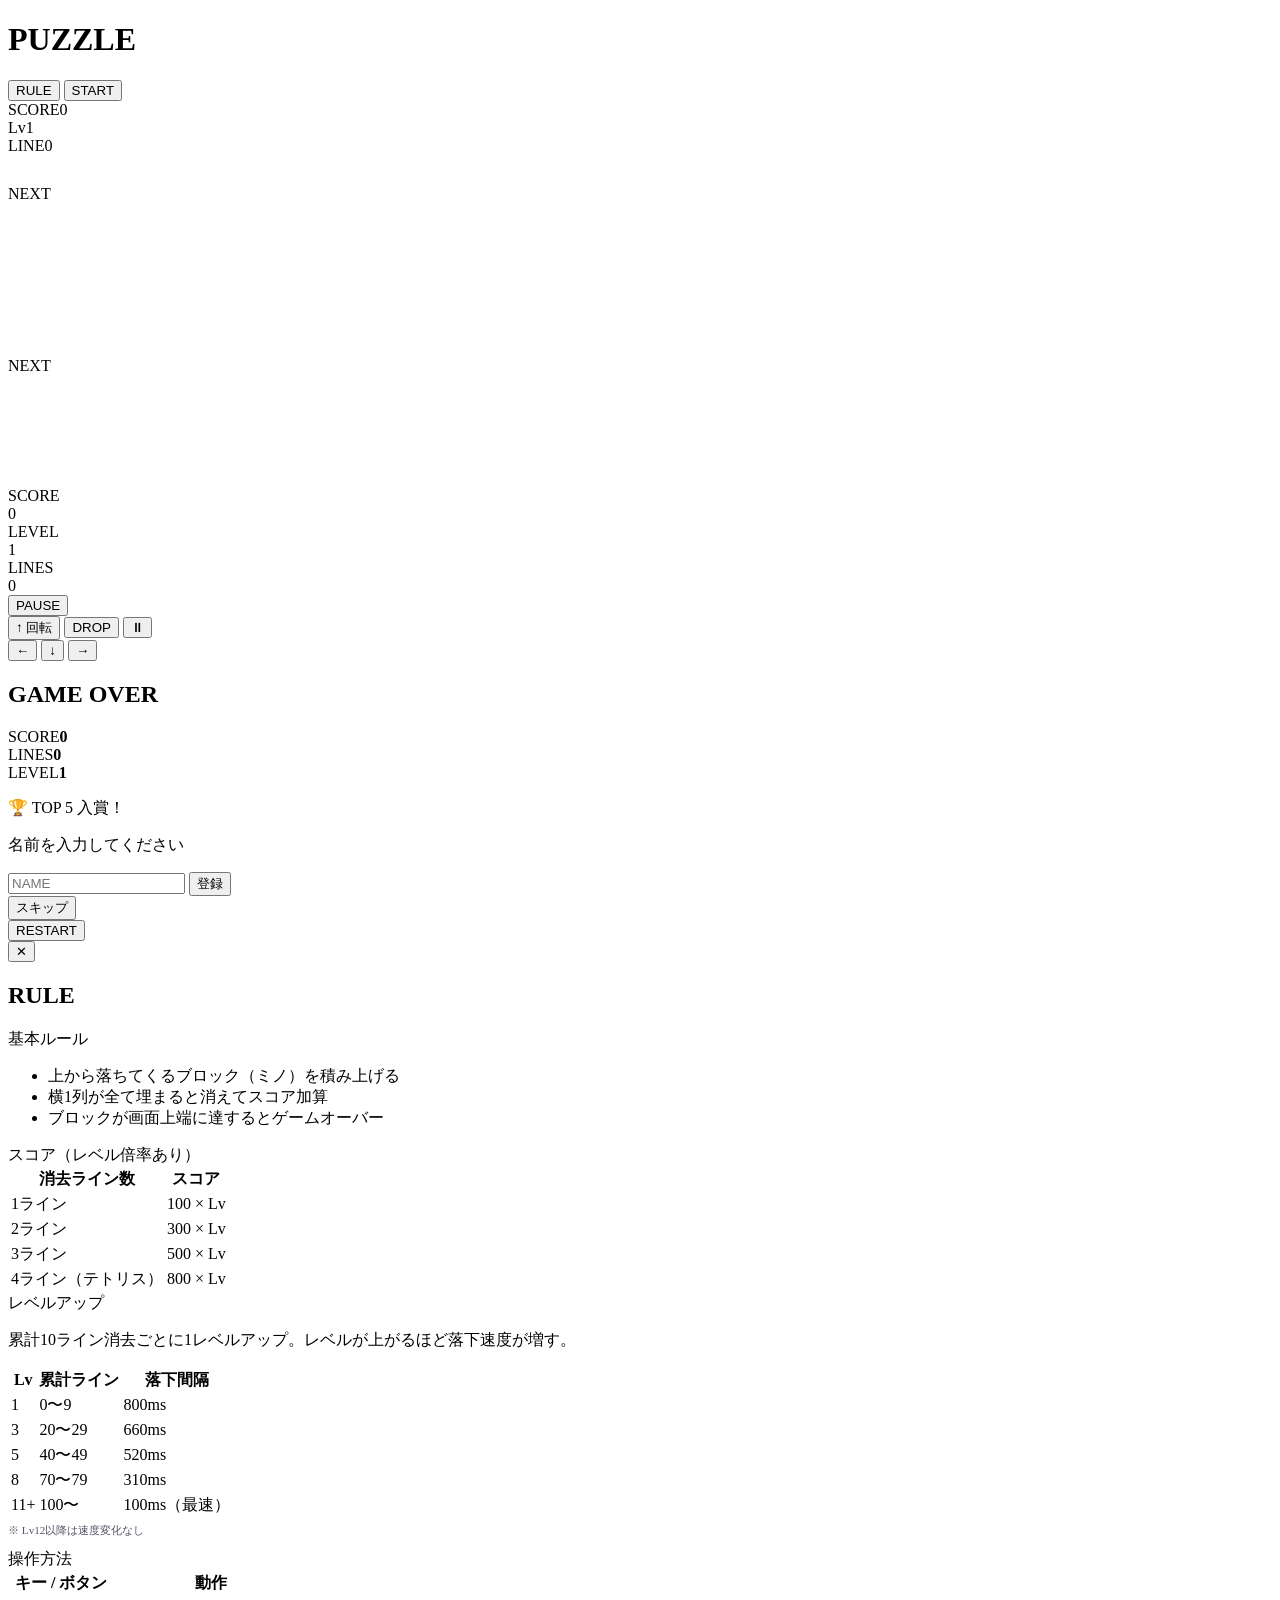
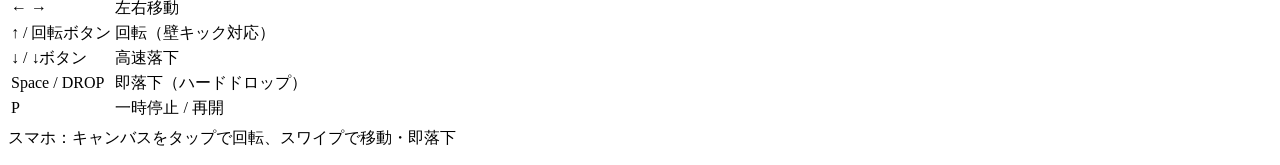
==== index.html @ 3cbdc5a5 "Add files via upload" ====
<!DOCTYPE html>
<html lang="ja">
<head>
  <meta charset="UTF-8">
  <meta name="viewport" content="width=device-width, initial-scale=1.0, maximum-scale=1.0, user-scalable=no">
  <title>落ちものパズル</title>
  <link rel="stylesheet" href="style.css">
</head>
<body>

  <!-- ===== START SCREEN ===== -->
  <div id="start-screen" class="screen active">
    <h1 class="logo">PUZZLE</h1>
    <div class="ranking-box" id="start-ranking"></div>
    <div class="start-actions">
      <button class="btn ghost" id="rule-btn">RULE</button>
      <button class="btn primary" id="start-btn">START</button>
    </div>
  </div>

  <!-- ===== GAME SCREEN ===== -->
  <div id="game-screen" class="screen">
    <!-- Mobile top info bar -->
    <div id="mobile-top">
      <div class="mi"><span class="mi-l">SCORE</span><span class="mi-v" id="m-score">0</span></div>
      <div class="mi"><span class="mi-l">Lv</span><span class="mi-v" id="m-level">1</span></div>
      <div class="mi"><span class="mi-l">LINE</span><span class="mi-v" id="m-lines">0</span></div>
      <div class="mi">
        <span class="mi-l">NEXT</span>
        <canvas id="m-next" width="44" height="44"></canvas>
      </div>
    </div>

    <!-- Canvas + desktop side panel -->
    <div id="game-row">
      <div id="canvas-wrap">
        <canvas id="board"></canvas>
      </div>
      <div id="side">
        <div class="panel">
          <div class="pl">NEXT</div>
          <canvas id="next-canvas" width="108" height="108"></canvas>
        </div>
        <div class="panel">
          <div class="pl">SCORE</div>
          <div class="pv" id="score-val">0</div>
        </div>
        <div class="panel">
          <div class="pl">LEVEL</div>
          <div class="pv" id="level-val">1</div>
        </div>
        <div class="panel">
          <div class="pl">LINES</div>
          <div class="pv" id="lines-val">0</div>
        </div>
        <button class="btn sm ghost" id="pause-btn">PAUSE</button>
      </div>
    </div>

    <!-- Mobile D-pad -->
    <div id="dpad">
      <div class="dpad-top">
        <button class="dbtn wide" id="b-rotate">↑ 回転</button>
        <button class="dbtn wide" id="b-drop">DROP</button>
        <button class="dbtn sm" id="m-pause-btn">⏸</button>
      </div>
      <div class="dpad-mid">
        <button class="dbtn" id="b-left">←</button>
        <button class="dbtn" id="b-down">↓</button>
        <button class="dbtn" id="b-right">→</button>
      </div>
    </div>
  </div>

  <!-- ===== GAMEOVER SCREEN ===== -->
  <div id="gameover-screen" class="screen">
    <h2 class="go-title">GAME OVER</h2>
    <div class="score-result">
      <div class="sr-row"><span>SCORE</span><b id="go-score">0</b></div>
      <div class="sr-row"><span>LINES</span><b id="go-lines">0</b></div>
      <div class="sr-row"><span>LEVEL</span><b id="go-level">1</b></div>
    </div>
    <div id="name-box">
      <p class="rank-msg">🏆 TOP 5 入賞！</p>
      <p class="rank-sub">名前を入力してください</p>
      <div class="name-row">
        <input id="name-input" type="text" maxlength="10" placeholder="NAME" autocomplete="off">
        <button class="btn primary" id="reg-btn">登録</button>
      </div>
      <button class="skip-link" id="skip-btn">スキップ</button>
    </div>
    <div class="ranking-box" id="go-ranking"></div>
    <button class="btn ghost" id="restart-btn">RESTART</button>
  </div>

  <!-- ===== RULE MODAL ===== -->
  <div id="rule-modal">
    <div class="mbox">
      <button class="mclose" id="rule-close">✕</button>
      <h2 class="mtitle">RULE</h2>

      <div class="rsec">
        <div class="rh">基本ルール</div>
        <ul class="rul">
          <li>上から落ちてくるブロック（ミノ）を積み上げる</li>
          <li>横1列が全て埋まると消えてスコア加算</li>
          <li>ブロックが画面上端に達するとゲームオーバー</li>
        </ul>
      </div>

      <div class="rsec">
        <div class="rh">スコア（レベル倍率あり）</div>
        <table class="rtbl">
          <tr><th>消去ライン数</th><th>スコア</th></tr>
          <tr><td>1ライン</td><td class="hl">100 × Lv</td></tr>
          <tr><td>2ライン</td><td class="hl">300 × Lv</td></tr>
          <tr><td>3ライン</td><td class="hl">500 × Lv</td></tr>
          <tr><td>4ライン（テトリス）</td><td class="hl">800 × Lv</td></tr>
        </table>
      </div>

      <div class="rsec">
        <div class="rh">レベルアップ</div>
        <p class="rtxt">累計10ライン消去ごとに1レベルアップ。レベルが上がるほど落下速度が増す。</p>
        <table class="rtbl">
          <tr><th>Lv</th><th>累計ライン</th><th>落下間隔</th></tr>
          <tr><td>1</td><td>0〜9</td><td>800ms</td></tr>
          <tr><td>3</td><td>20〜29</td><td>660ms</td></tr>
          <tr><td>5</td><td>40〜49</td><td>520ms</td></tr>
          <tr><td>8</td><td>70〜79</td><td>310ms</td></tr>
          <tr><td>11+</td><td>100〜</td><td class="hl">100ms（最速）</td></tr>
        </table>
        <p class="rtxt" style="margin-top:4px; font-size:0.7rem; color:#556">※ Lv12以降は速度変化なし</p>
      </div>

      <div class="rsec">
        <div class="rh">操作方法</div>
        <table class="rtbl">
          <tr><th>キー / ボタン</th><th>動作</th></tr>
          <tr><td>← →</td><td>左右移動</td></tr>
          <tr><td>↑ / 回転ボタン</td><td>回転（壁キック対応）</td></tr>
          <tr><td>↓ / ↓ボタン</td><td>高速落下</td></tr>
          <tr><td>Space / DROP</td><td>即落下（ハードドロップ）</td></tr>
          <tr><td>P</td><td>一時停止 / 再開</td></tr>
        </table>
        <p class="rtxt" style="margin-top:6px">スマホ：キャンバスをタップで回転、スワイプで移動・即落下</p>
      </div>
    </div>
  </div>

  <script src="script.js"></script>
</body>
</html>
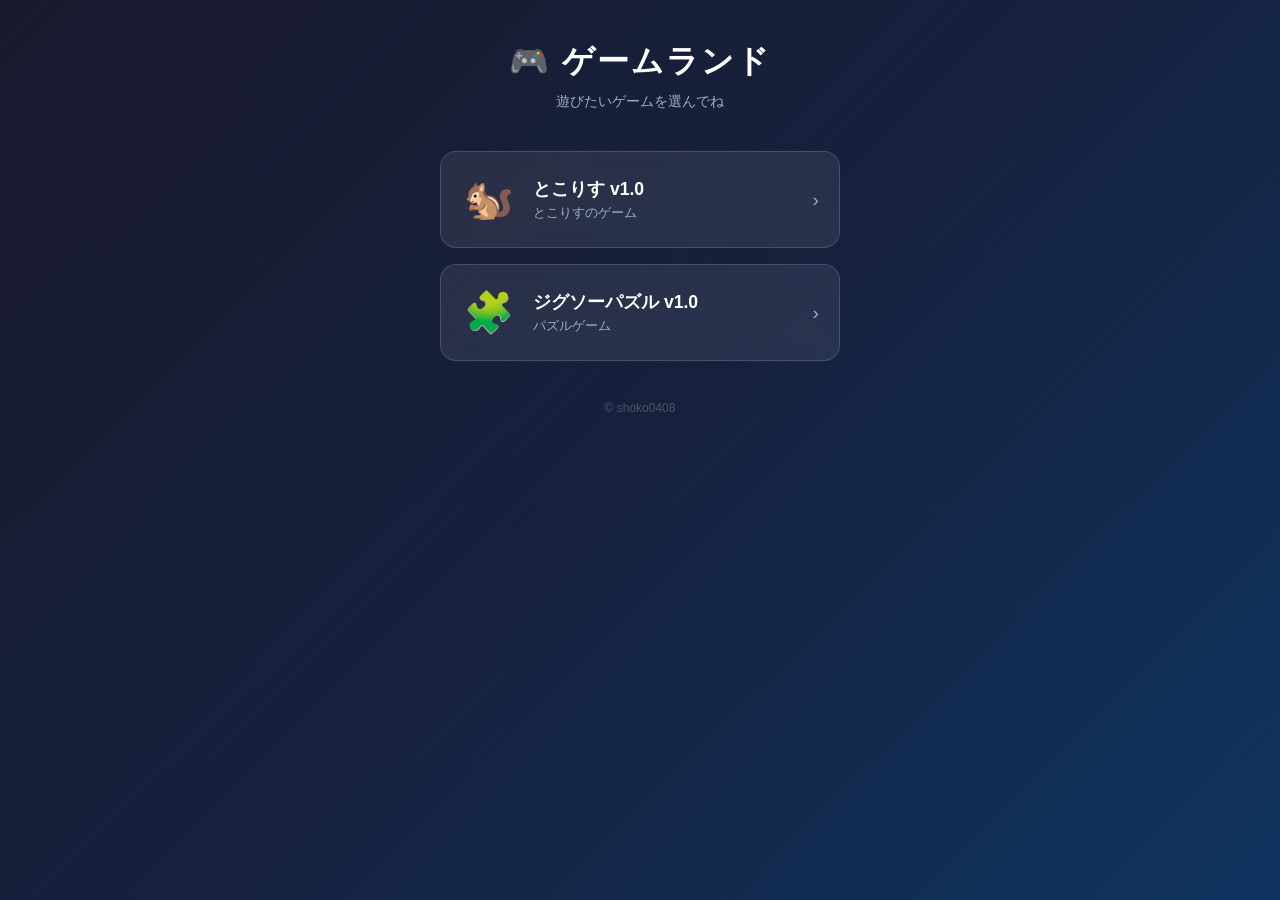
==== commit 64dcac1a: "Add files via upload" ====
--- a/index.html
+++ b/index.html
@@ -2,152 +2,124 @@
 <html lang="ja">
 <head>
   <meta charset="UTF-8">
-  <meta name="viewport" content="width=device-width, initial-scale=1.0, maximum-scale=1.0, user-scalable=no">
-  <title>落ちものパズル</title>
-  <link rel="stylesheet" href="style.css">
+  <meta name="viewport" content="width=device-width, initial-scale=1.0">
+  <title>しょこのゲームランド</title>
+  <style>
+    * { margin: 0; padding: 0; box-sizing: border-box; }
+
+    body {
+      font-family: 'Helvetica Neue', Arial, sans-serif;
+      background: linear-gradient(135deg, #1a1a2e 0%, #16213e 50%, #0f3460 100%);
+      min-height: 100vh;
+      display: flex;
+      flex-direction: column;
+      align-items: center;
+      padding: 40px 20px;
+    }
+
+    h1 {
+      color: #fff;
+      font-size: 2rem;
+      margin-bottom: 8px;
+      text-align: center;
+      letter-spacing: 2px;
+    }
+
+    .subtitle {
+      color: #a0aec0;
+      font-size: 0.9rem;
+      margin-bottom: 40px;
+    }
+
+    .game-grid {
+      display: flex;
+      flex-direction: column;
+      gap: 16px;
+      width: 100%;
+      max-width: 400px;
+    }
+
+    .game-card {
+      background: rgba(255,255,255,0.08);
+      border: 1px solid rgba(255,255,255,0.15);
+      border-radius: 16px;
+      padding: 24px 20px;
+      text-decoration: none;
+      display: flex;
+      align-items: center;
+      gap: 16px;
+      transition: all 0.2s ease;
+      backdrop-filter: blur(10px);
+    }
+
+    .game-card:active {
+      transform: scale(0.97);
+      background: rgba(255,255,255,0.15);
+    }
+
+    .game-icon {
+      font-size: 2.5rem;
+      width: 56px;
+      text-align: center;
+      flex-shrink: 0;
+    }
+
+    .game-info {
+      flex: 1;
+    }
+
+    .game-title {
+      color: #fff;
+      font-size: 1.1rem;
+      font-weight: 700;
+      margin-bottom: 4px;
+    }
+
+    .game-desc {
+      color: #a0aec0;
+      font-size: 0.8rem;
+    }
+
+    .arrow {
+      color: #a0aec0;
+      font-size: 1.2rem;
+    }
+
+    .footer {
+      margin-top: 40px;
+      color: #4a5568;
+      font-size: 0.75rem;
+    }
+  </style>
 </head>
 <body>
 
-  <!-- ===== START SCREEN ===== -->
-  <div id="start-screen" class="screen active">
-    <h1 class="logo">PUZZLE</h1>
-    <div class="ranking-box" id="start-ranking"></div>
-    <div class="start-actions">
-      <button class="btn ghost" id="rule-btn">RULE</button>
-      <button class="btn primary" id="start-btn">START</button>
-    </div>
+  <h1>🎮 ゲームランド</h1>
+  <p class="subtitle">遊びたいゲームを選んでね</p>
+
+  <div class="game-grid">
+
+    <a class="game-card" href="Tocoris_v1.0.html">
+      <div class="game-icon">🐿️</div>
+      <div class="game-info">
+        <div class="game-title">とこりす v1.0</div>
+        <div class="game-desc">とこりすのゲーム</div>
+      </div>
+      <div class="arrow">›</div>
+    </a>
+
+    <a class="game-card" href="TocoPuzzle_v1.0.html">
+      <div class="game-icon">🧩</div>
+      <div class="game-info">
+        <div class="game-title">ジグソーパズル v1.0</div>
+        <div class="game-desc">パズルゲーム</div>
+      </div>
+      <div class="arrow">›</div>
+    </a>
+
   </div>
 
-  <!-- ===== GAME SCREEN ===== -->
-  <div id="game-screen" class="screen">
-    <!-- Mobile top info bar -->
-    <div id="mobile-top">
-      <div class="mi"><span class="mi-l">SCORE</span><span class="mi-v" id="m-score">0</span></div>
-      <div class="mi"><span class="mi-l">Lv</span><span class="mi-v" id="m-level">1</span></div>
-      <div class="mi"><span class="mi-l">LINE</span><span class="mi-v" id="m-lines">0</span></div>
-      <div class="mi">
-        <span class="mi-l">NEXT</span>
-        <canvas id="m-next" width="44" height="44"></canvas>
-      </div>
-    </div>
+  <p class="footer">© shoko0408</p>
 
-    <!-- Canvas + desktop side panel -->
-    <div id="game-row">
-      <div id="canvas-wrap">
-        <canvas id="board"></canvas>
-      </div>
-      <div id="side">
-        <div class="panel">
-          <div class="pl">NEXT</div>
-          <canvas id="next-canvas" width="108" height="108"></canvas>
-        </div>
-        <div class="panel">
-          <div class="pl">SCORE</div>
-          <div class="pv" id="score-val">0</div>
-        </div>
-        <div class="panel">
-          <div class="pl">LEVEL</div>
-          <div class="pv" id="level-val">1</div>
-        </div>
-        <div class="panel">
-          <div class="pl">LINES</div>
-          <div class="pv" id="lines-val">0</div>
-        </div>
-        <button class="btn sm ghost" id="pause-btn">PAUSE</button>
-      </div>
-    </div>
-
-    <!-- Mobile D-pad -->
-    <div id="dpad">
-      <div class="dpad-top">
-        <button class="dbtn wide" id="b-rotate">↑ 回転</button>
-        <button class="dbtn wide" id="b-drop">DROP</button>
-        <button class="dbtn sm" id="m-pause-btn">⏸</button>
-      </div>
-      <div class="dpad-mid">
-        <button class="dbtn" id="b-left">←</button>
-        <button class="dbtn" id="b-down">↓</button>
-        <button class="dbtn" id="b-right">→</button>
-      </div>
-    </div>
-  </div>
-
-  <!-- ===== GAMEOVER SCREEN ===== -->
-  <div id="gameover-screen" class="screen">
-    <h2 class="go-title">GAME OVER</h2>
-    <div class="score-result">
-      <div class="sr-row"><span>SCORE</span><b id="go-score">0</b></div>
-      <div class="sr-row"><span>LINES</span><b id="go-lines">0</b></div>
-      <div class="sr-row"><span>LEVEL</span><b id="go-level">1</b></div>
-    </div>
-    <div id="name-box">
-      <p class="rank-msg">🏆 TOP 5 入賞！</p>
-      <p class="rank-sub">名前を入力してください</p>
-      <div class="name-row">
-        <input id="name-input" type="text" maxlength="10" placeholder="NAME" autocomplete="off">
-        <button class="btn primary" id="reg-btn">登録</button>
-      </div>
-      <button class="skip-link" id="skip-btn">スキップ</button>
-    </div>
-    <div class="ranking-box" id="go-ranking"></div>
-    <button class="btn ghost" id="restart-btn">RESTART</button>
-  </div>
-
-  <!-- ===== RULE MODAL ===== -->
-  <div id="rule-modal">
-    <div class="mbox">
-      <button class="mclose" id="rule-close">✕</button>
-      <h2 class="mtitle">RULE</h2>
-
-      <div class="rsec">
-        <div class="rh">基本ルール</div>
-        <ul class="rul">
-          <li>上から落ちてくるブロック（ミノ）を積み上げる</li>
-          <li>横1列が全て埋まると消えてスコア加算</li>
-          <li>ブロックが画面上端に達するとゲームオーバー</li>
-        </ul>
-      </div>
-
-      <div class="rsec">
-        <div class="rh">スコア（レベル倍率あり）</div>
-        <table class="rtbl">
-          <tr><th>消去ライン数</th><th>スコア</th></tr>
-          <tr><td>1ライン</td><td class="hl">100 × Lv</td></tr>
-          <tr><td>2ライン</td><td class="hl">300 × Lv</td></tr>
-          <tr><td>3ライン</td><td class="hl">500 × Lv</td></tr>
-          <tr><td>4ライン（テトリス）</td><td class="hl">800 × Lv</td></tr>
-        </table>
-      </div>
-
-      <div class="rsec">
-        <div class="rh">レベルアップ</div>
-        <p class="rtxt">累計10ライン消去ごとに1レベルアップ。レベルが上がるほど落下速度が増す。</p>
-        <table class="rtbl">
-          <tr><th>Lv</th><th>累計ライン</th><th>落下間隔</th></tr>
-          <tr><td>1</td><td>0〜9</td><td>800ms</td></tr>
-          <tr><td>3</td><td>20〜29</td><td>660ms</td></tr>
-          <tr><td>5</td><td>40〜49</td><td>520ms</td></tr>
-          <tr><td>8</td><td>70〜79</td><td>310ms</td></tr>
-          <tr><td>11+</td><td>100〜</td><td class="hl">100ms（最速）</td></tr>
-        </table>
-        <p class="rtxt" style="margin-top:4px; font-size:0.7rem; color:#556">※ Lv12以降は速度変化なし</p>
-      </div>
-
-      <div class="rsec">
-        <div class="rh">操作方法</div>
-        <table class="rtbl">
-          <tr><th>キー / ボタン</th><th>動作</th></tr>
-          <tr><td>← →</td><td>左右移動</td></tr>
-          <tr><td>↑ / 回転ボタン</td><td>回転（壁キック対応）</td></tr>
-          <tr><td>↓ / ↓ボタン</td><td>高速落下</td></tr>
-          <tr><td>Space / DROP</td><td>即落下（ハードドロップ）</td></tr>
-          <tr><td>P</td><td>一時停止 / 再開</td></tr>
-        </table>
-        <p class="rtxt" style="margin-top:6px">スマホ：キャンバスをタップで回転、スワイプで移動・即落下</p>
-      </div>
-    </div>
-  </div>
-
-  <script src="script.js"></script>
 </body>
 </html>
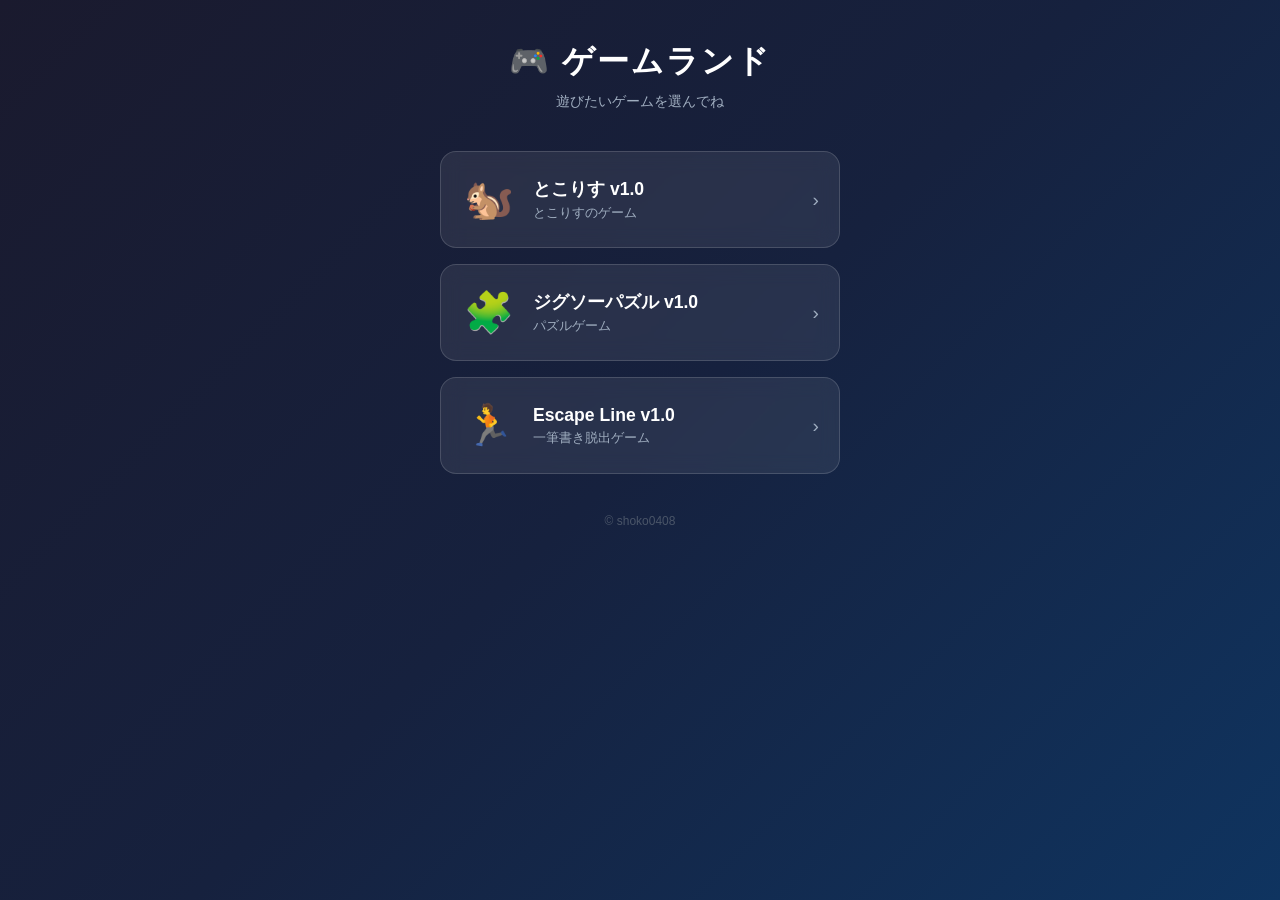
==== commit eebbf3b8: "Add files via upload" ====
--- a/index.html
+++ b/index.html
@@ -117,6 +117,15 @@
       <div class="arrow">›</div>
     </a>
 
+    <a class="game-card" href="Escape Line_v1.0.html">
+      <div class="game-icon">🏃</div>
+      <div class="game-info">
+        <div class="game-title">Escape Line v1.0</div>
+        <div class="game-desc">一筆書き脱出ゲーム</div>
+      </div>
+      <div class="arrow">›</div>
+    </a>
+
   </div>
 
   <p class="footer">© shoko0408</p>
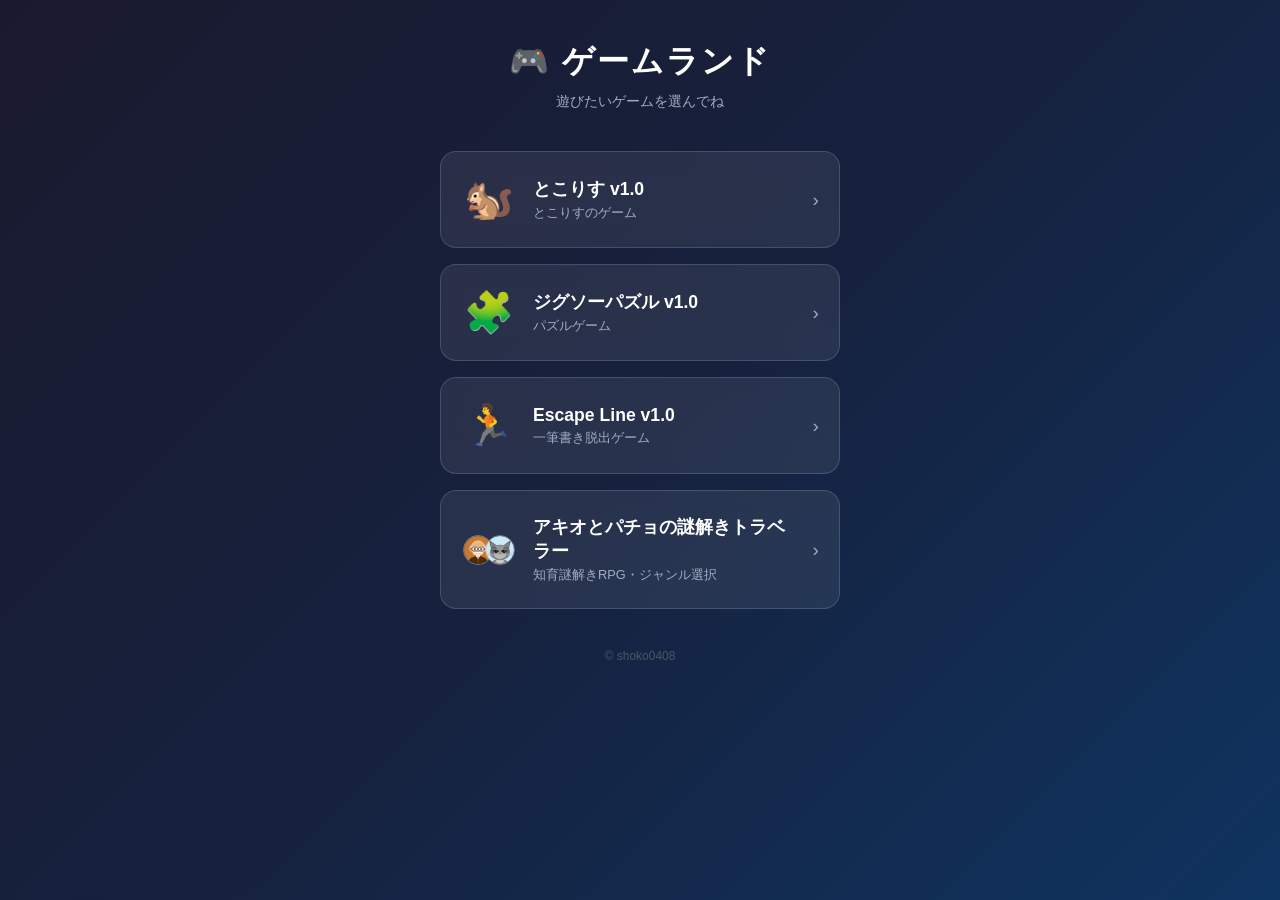
==== commit 8326549e: "Add files via upload" ====
--- a/index.html
+++ b/index.html
@@ -85,6 +85,23 @@
       font-size: 1.2rem;
     }
 
+    .game-icon-imgs {
+      display: flex;
+      align-items: center;
+      justify-content: center;
+      width: 56px;
+      flex-shrink: 0;
+    }
+    .game-icon-imgs img {
+      width: 30px;
+      height: 30px;
+      border-radius: 50%;
+      object-fit: cover;
+      object-position: top center;
+      border: 1.5px solid rgba(255,255,255,0.35);
+    }
+    .game-icon-imgs img:last-child { margin-left: -8px; }
+
     .footer {
       margin-top: 40px;
       color: #4a5568;
@@ -126,6 +143,18 @@
       <div class="arrow">›</div>
     </a>
 
+    <a class="game-card" href="AkioPachoQuiz/quiz-genre.html">
+      <div class="game-icon-imgs">
+        <img src="AkioPachoQuiz/akio.svg" alt="アキオ">
+        <img src="AkioPachoQuiz/pacho.svg" alt="パチョ">
+      </div>
+      <div class="game-info">
+        <div class="game-title">アキオとパチョの謎解きトラベラー</div>
+        <div class="game-desc">知育謎解きRPG・ジャンル選択</div>
+      </div>
+      <div class="arrow">›</div>
+    </a>
+
   </div>
 
   <p class="footer">© shoko0408</p>
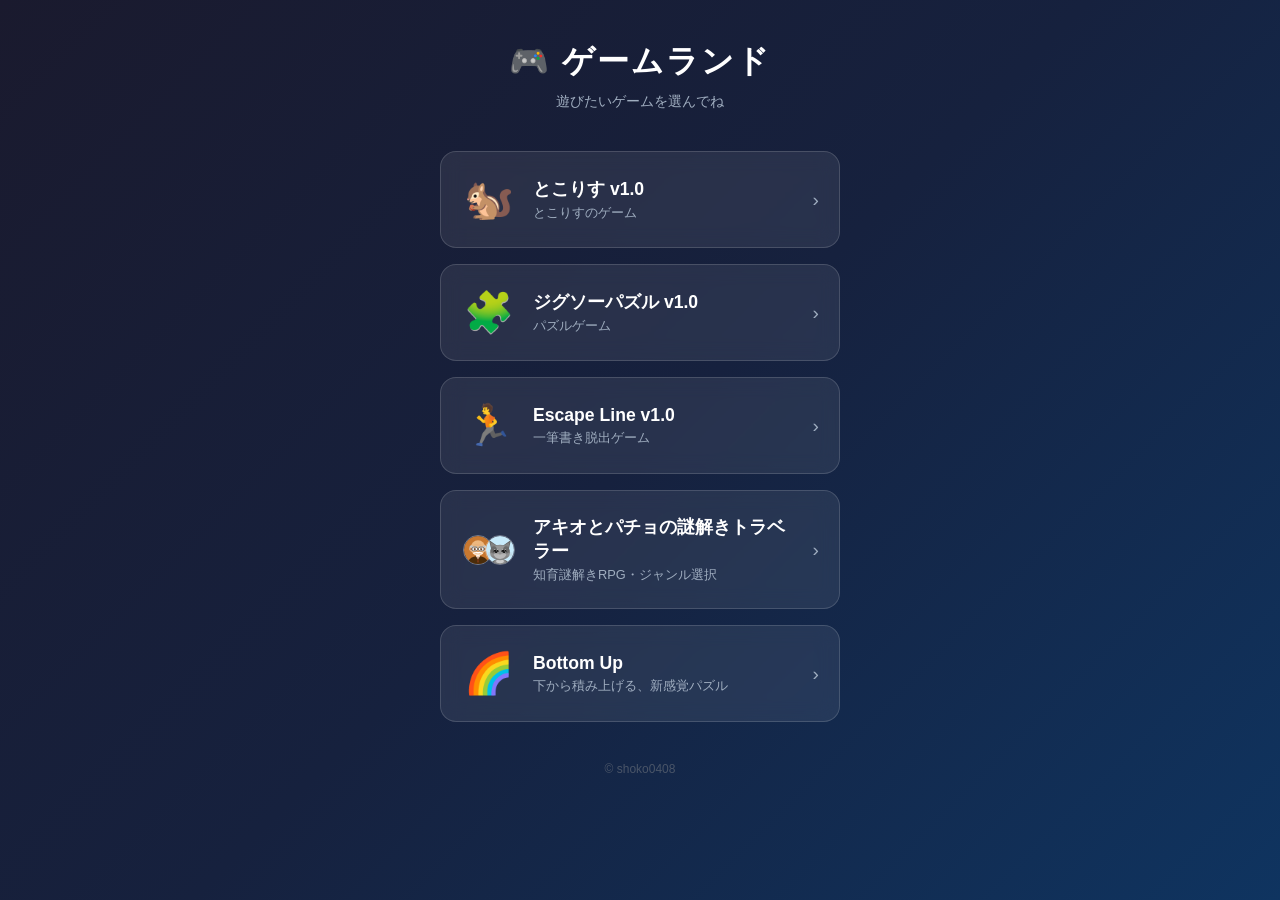
==== commit 4d08e553: "Add files via upload" ====
--- a/index.html
+++ b/index.html
@@ -155,6 +155,15 @@
       <div class="arrow">›</div>
     </a>
 
+    <a class="game-card" href="bottom-up/bottom_up.html">
+      <div class="game-icon">🌈</div>
+      <div class="game-info">
+        <div class="game-title">Bottom Up</div>
+        <div class="game-desc">下から積み上げる、新感覚パズル</div>
+      </div>
+      <div class="arrow">›</div>
+    </a>
+
   </div>
 
   <p class="footer">© shoko0408</p>
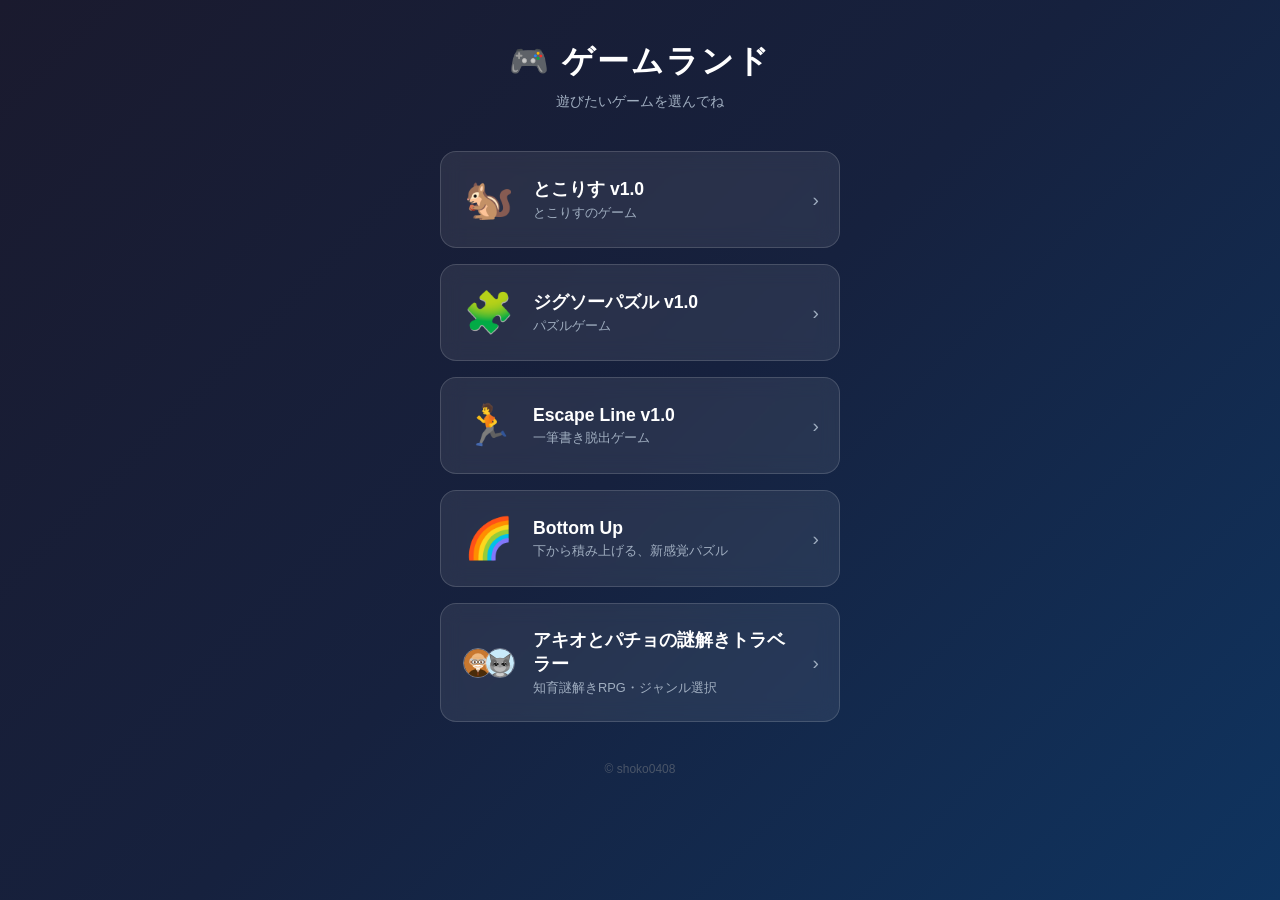
==== commit ea74cf98: "Add files via upload" ====
--- a/index.html
+++ b/index.html
@@ -143,6 +143,15 @@
       <div class="arrow">›</div>
     </a>
 
+    <a class="game-card" href="bottom_up.html">
+      <div class="game-icon">🌈</div>
+      <div class="game-info">
+        <div class="game-title">Bottom Up</div>
+        <div class="game-desc">下から積み上げる、新感覚パズル</div>
+      </div>
+      <div class="arrow">›</div>
+    </a>
+
     <a class="game-card" href="AkioPachoQuiz/quiz-genre.html">
       <div class="game-icon-imgs">
         <img src="AkioPachoQuiz/akio.svg" alt="アキオ">
@@ -155,15 +164,6 @@
       <div class="arrow">›</div>
     </a>
 
-    <a class="game-card" href="bottom-up/bottom_up.html">
-      <div class="game-icon">🌈</div>
-      <div class="game-info">
-        <div class="game-title">Bottom Up</div>
-        <div class="game-desc">下から積み上げる、新感覚パズル</div>
-      </div>
-      <div class="arrow">›</div>
-    </a>
-
   </div>
 
   <p class="footer">© shoko0408</p>
